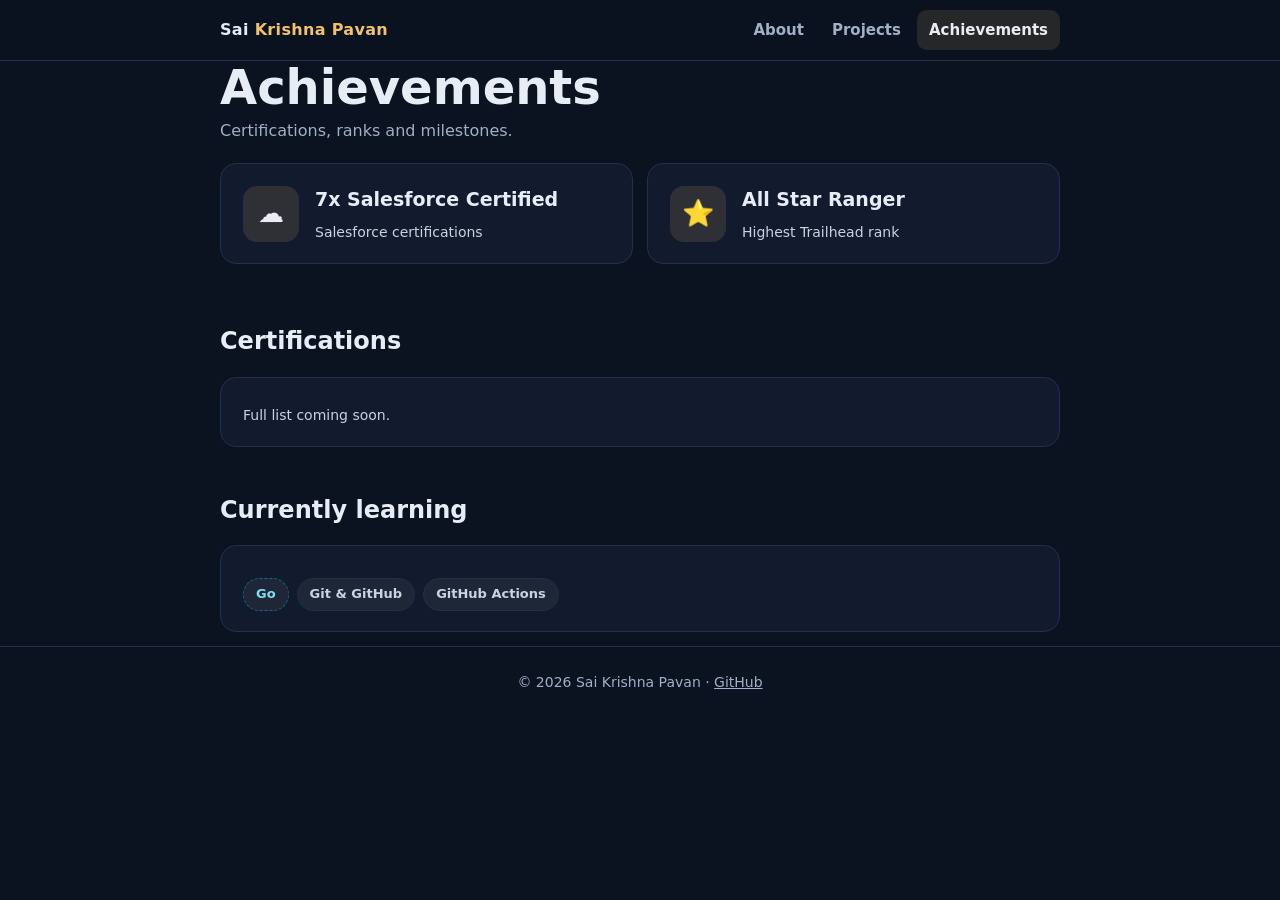
==== achievements.html @ fc2d6d30 "Add files via upload" ====
<!DOCTYPE html>
<html lang="en">
<head>
<meta charset="utf-8">
<meta name="viewport" content="width=device-width, initial-scale=1">
<title>Achievements · Sai Krishna Pavan</title>
<meta name="description" content="Achievements of Sai Krishna Pavan: 7x Salesforce Certified, All Star Ranger on Trailhead.">
<link rel="icon" href="data:image/svg+xml,%3Csvg xmlns='http://www.w3.org/2000/svg' viewBox='0 0 64 64'%3E%3Crect width='64' height='64' rx='16' fill='%23F2C26B'/%3E%3Ctext x='32' y='42' font-family='Arial' font-weight='700' font-size='26' text-anchor='middle' fill='%230B1220'%3ESP%3C/text%3E%3C/svg%3E">
<link rel="stylesheet" href="style.css">
</head>
<body>
<header><div class="wrap"><nav aria-label="Main">
  <a class="brand" href="index.html">Sai <span>Krishna Pavan</span></a>
  <div class="links">
    <a href="index.html">About</a>
    <a href="projects.html">Projects</a>
    <a href="achievements.html" aria-current="page">Achievements</a>
  </div>
</nav></div></header>

<main class="wrap">
  <h1>Achievements</h1>
  <p class="sub">Certifications, ranks and milestones.</p>

  <div class="grid">
    <div class="card badge">
      <span class="icon" aria-hidden="true">☁️</span>
      <div><h3>7x Salesforce Certified</h3><p class="meta">Salesforce certifications</p></div>
    </div>
    <div class="card badge">
      <span class="icon" aria-hidden="true">⭐</span>
      <div><h3>All Star Ranger</h3><p class="meta">Highest Trailhead rank</p></div>
    </div>
  </div>

  <h2>Certifications</h2>
  <div class="card">
    <p class="meta">Full list coming soon.</p>
    <!-- Replace the line above with your certifications, one per line, like this:
    <div class="chips">
      <span class="chip sf">Certification name · 2024</span>
      <span class="chip sf">Certification name · 2025</span>
    </div>
    -->
  </div>

  <h2>Currently learning</h2>
  <div class="card">
    <div class="chips"><span class="chip go learn">Go</span><span class="chip">Git &amp; GitHub</span><span class="chip">GitHub Actions</span></div>
  </div>
</main>

<footer><div class="wrap">
  © <span id="y"></span> Sai Krishna Pavan · <a href="https://github.com/saikrishnapavan19">GitHub</a>
</div></footer>
<script>document.getElementById('y').textContent=new Date().getFullYear();</script>
</body>
</html>
---- style.css ----
:root{--bg:#0B1220;--card:#121B2D;--line:#22304A;--text:#E8EDF5;--muted:#9FB0C8;--gold:#F2C26B;--sf:#00A1E0;--rt:#7C8CFF;--go:#00ADD8;--ok:#4ADE80}
*{box-sizing:border-box}
html{scroll-behavior:smooth}
body{margin:0;background:var(--bg);color:var(--text);font-family:system-ui,-apple-system,"Segoe UI",Roboto,sans-serif;line-height:1.6;-webkit-font-smoothing:antialiased}
a{color:var(--sf)}
a:hover{color:#5CCBF5}
.wrap{max-width:880px;margin:0 auto;padding:0 20px}
header{position:sticky;top:0;z-index:5;background:rgba(11,18,32,.9);backdrop-filter:blur(8px);-webkit-backdrop-filter:blur(8px);border-bottom:1px solid var(--line)}
nav{display:flex;align-items:center;justify-content:space-between;gap:12px;min-height:60px;flex-wrap:wrap}
.brand{font-weight:800;color:var(--text);text-decoration:none;letter-spacing:.02em}
.brand span{color:var(--gold)}
.links{display:flex;gap:4px;flex-wrap:wrap}
.links a{color:var(--muted);text-decoration:none;font-weight:600;font-size:15px;padding:8px 12px;border-radius:10px}
.links a:hover{color:var(--text);background:rgba(255,255,255,.05)}
.links a[aria-current="page"]{color:var(--text);background:rgba(242,194,107,.12)}
main{padding:48px 0 64px}
.hero{text-align:center;padding:24px 0 36px}
.avatar{width:96px;height:96px;margin:0 auto 18px;border-radius:50%;display:flex;align-items:center;justify-content:center;font-size:34px;font-weight:800;color:var(--bg);background:linear-gradient(135deg,var(--gold),#E8964A)}
h1{margin:0 0 12px;font-size:clamp(32px,6vw,48px);line-height:1.1}
.tag{display:inline-block;padding:5px 14px;border-radius:999px;background:rgba(242,194,107,.12);border:1px solid rgba(242,194,107,.45);color:var(--gold);font-size:13px;font-weight:700;letter-spacing:.05em}
.lead{max-width:640px;margin:18px auto 0;font-size:18px;color:#C9D3E2}
h2{margin:44px 0 16px;font-size:24px}
.sub{color:var(--muted);margin:-8px 0 20px}
.stats{display:grid;grid-template-columns:repeat(auto-fit,minmax(150px,1fr));gap:12px;margin-top:32px}
.stat{background:var(--card);border:1px solid var(--line);border-radius:16px;padding:18px}
.stat b{display:block;font-size:22px;line-height:1.2}
.stat span{color:var(--muted);font-size:14px}
.card{background:var(--card);border:1px solid var(--line);border-radius:16px;padding:20px 22px;margin-bottom:14px}
.card h3{margin:0 0 6px;font-size:19px}
.card p{margin:6px 0 0;color:#C9D3E2}
.meta{color:var(--muted);font-size:14px}
.chips{display:flex;flex-wrap:wrap;gap:8px;margin-top:12px}
.chip{font-size:13px;font-weight:600;padding:5px 12px;border-radius:999px;background:rgba(255,255,255,.05);border:1px solid var(--line);color:#C9D3E2}
.chip.sf{border-color:rgba(0,161,224,.5);color:#7FD3F2}
.chip.rt{border-color:rgba(124,140,255,.5);color:#B6BEFF}
.chip.go{border-color:rgba(0,173,216,.5);color:#7FDDF0}
.chip.learn{border-style:dashed}
.grid{display:grid;grid-template-columns:repeat(auto-fit,minmax(260px,1fr));gap:14px}
.accent{border-top:3px solid var(--c,var(--gold))}
.cta{display:flex;gap:12px;flex-wrap:wrap;justify-content:center;margin-top:28px}
.btn{display:inline-flex;align-items:center;min-height:46px;padding:0 20px;border-radius:12px;font-weight:700;text-decoration:none}
.btn.primary{background:var(--gold);color:var(--bg)}
.btn.primary:hover{color:var(--bg);filter:brightness(1.08)}
.btn.ghost{border:1px solid var(--line);color:var(--text)}
.btn.ghost:hover{color:var(--text);background:rgba(255,255,255,.05)}
.badge{display:flex;gap:16px;align-items:center}
.badge .icon{flex:0 0 56px;height:56px;border-radius:14px;display:flex;align-items:center;justify-content:center;font-size:26px;background:rgba(242,194,107,.12)}
footer{border-top:1px solid var(--line);padding:24px 0;color:var(--muted);font-size:14px;text-align:center}
footer a{color:var(--muted)}
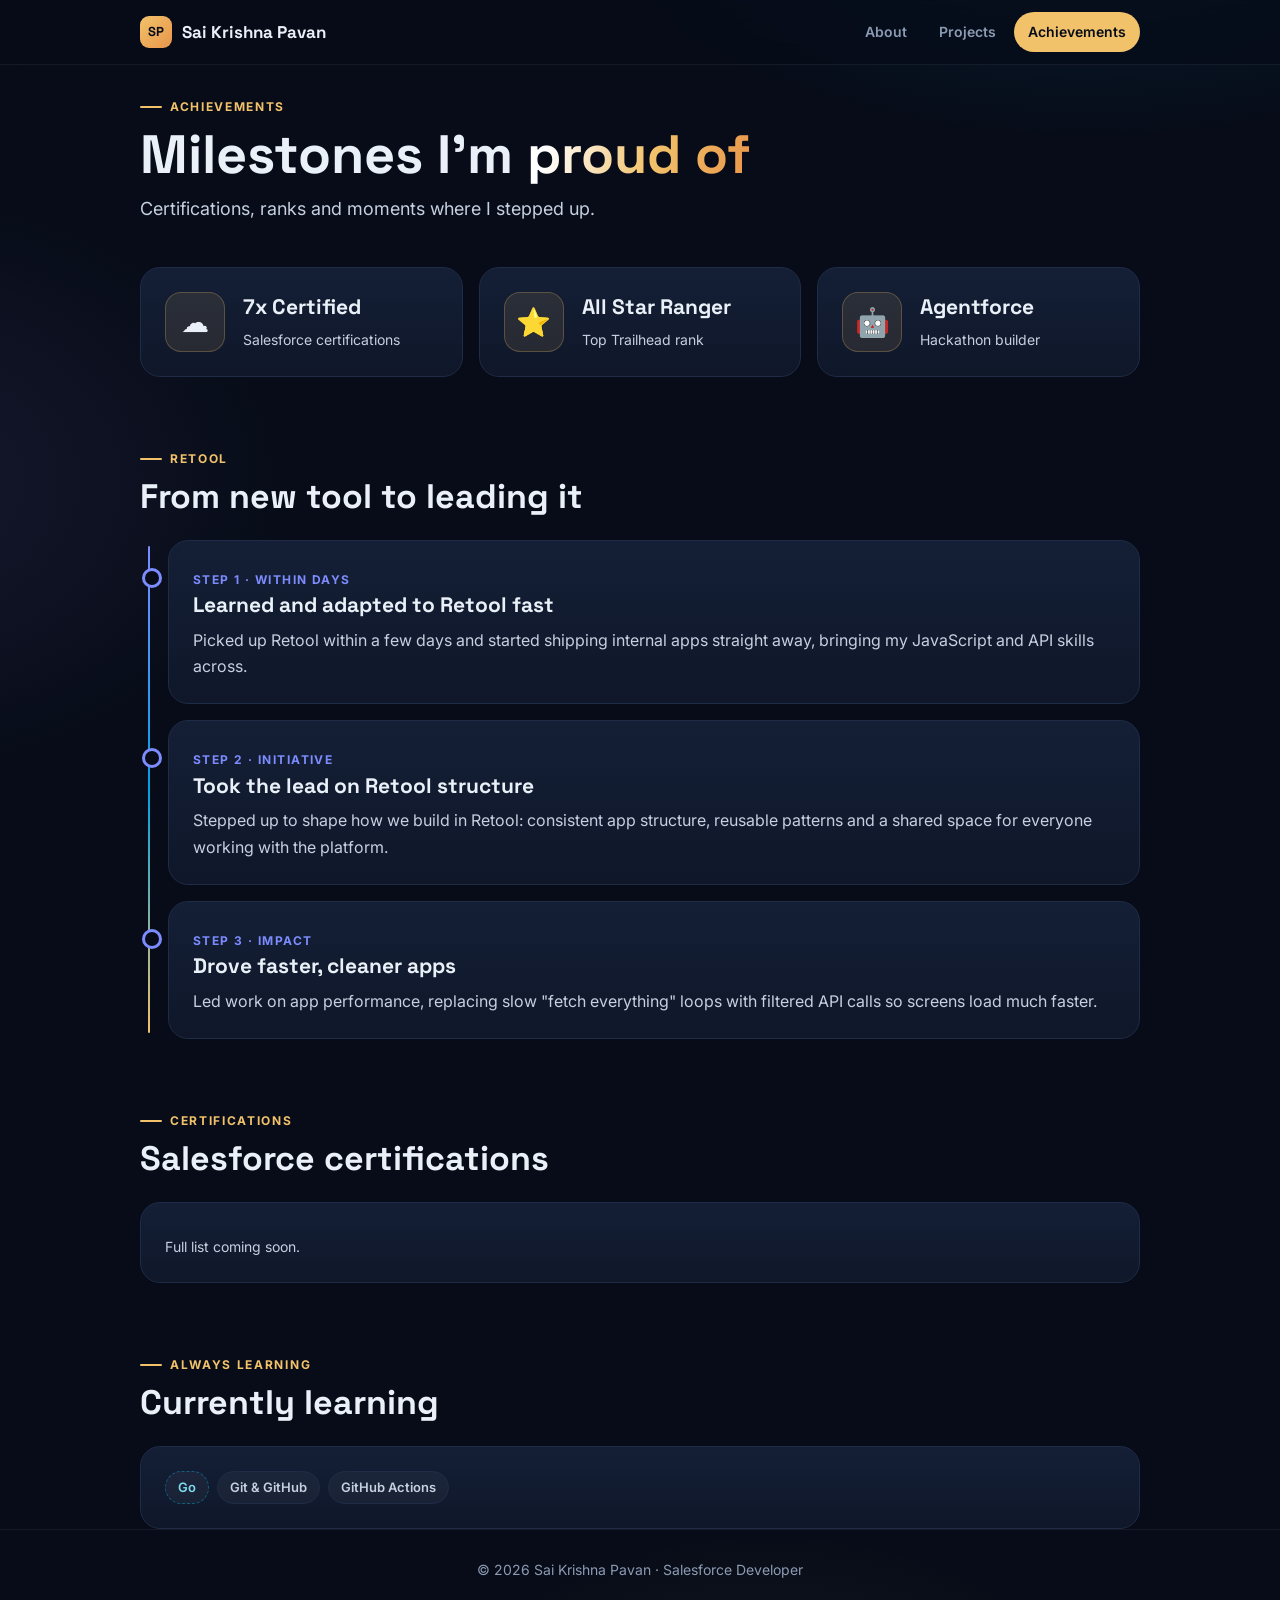
==== commit 64b714e6: "New design" ====
--- a/achievements.html
+++ b/achievements.html
@@ -4,13 +4,16 @@
 <meta charset="utf-8">
 <meta name="viewport" content="width=device-width, initial-scale=1">
 <title>Achievements · Sai Krishna Pavan</title>
-<meta name="description" content="Achievements of Sai Krishna Pavan: 7x Salesforce Certified, All Star Ranger on Trailhead.">
-<link rel="icon" href="data:image/svg+xml,%3Csvg xmlns='http://www.w3.org/2000/svg' viewBox='0 0 64 64'%3E%3Crect width='64' height='64' rx='16' fill='%23F2C26B'/%3E%3Ctext x='32' y='42' font-family='Arial' font-weight='700' font-size='26' text-anchor='middle' fill='%230B1220'%3ESP%3C/text%3E%3C/svg%3E">
+<meta name="description" content="Achievements of Sai Krishna Pavan: 7x Salesforce Certified, Trailhead All Star Ranger, learned Retool in days and led its structure.">
+<link rel="icon" href="data:image/svg+xml,%3Csvg xmlns='http://www.w3.org/2000/svg' viewBox='0 0 64 64'%3E%3Crect width='64' height='64' rx='16' fill='%23F2C26B'/%3E%3Ctext x='32' y='42' font-family='Arial' font-weight='700' font-size='26' text-anchor='middle' fill='%23070C18'%3ESP%3C/text%3E%3C/svg%3E">
+<link rel="preconnect" href="https://fonts.googleapis.com">
+<link rel="preconnect" href="https://fonts.gstatic.com" crossorigin>
+<link href="https://fonts.googleapis.com/css2?family=Inter:wght@400;600;700;800&family=Space+Grotesk:wght@500;700&display=swap" rel="stylesheet">
 <link rel="stylesheet" href="style.css">
 </head>
 <body>
 <header><div class="wrap"><nav aria-label="Main">
-  <a class="brand" href="index.html">Sai <span>Krishna Pavan</span></a>
+  <a class="brand" href="index.html"><i>SP</i>Sai Krishna Pavan</a>
   <div class="links">
     <a href="index.html">About</a>
     <a href="projects.html">Projects</a>
@@ -19,40 +22,85 @@
 </nav></div></header>
 
 <main class="wrap">
-  <h1>Achievements</h1>
-  <p class="sub">Certifications, ranks and milestones.</p>
+  <div class="page-head fade">
+    <span class="eyebrow">Achievements</span>
+    <h1>Milestones I'm <span class="grad">proud of</span></h1>
+    <p>Certifications, ranks and moments where I stepped up.</p>
+  </div>
 
-  <div class="grid">
+  <!-- BADGES -->
+  <div class="grid three fade d1" style="margin-top:36px">
     <div class="card badge">
       <span class="icon" aria-hidden="true">☁️</span>
-      <div><h3>7x Salesforce Certified</h3><p class="meta">Salesforce certifications</p></div>
+      <div><h3>7x Certified</h3><p class="meta">Salesforce certifications</p></div>
     </div>
     <div class="card badge">
       <span class="icon" aria-hidden="true">⭐</span>
-      <div><h3>All Star Ranger</h3><p class="meta">Highest Trailhead rank</p></div>
+      <div><h3>All Star Ranger</h3><p class="meta">Top Trailhead rank</p></div>
+    </div>
+    <div class="card badge">
+      <span class="icon" aria-hidden="true">🤖</span>
+      <div><h3>Agentforce</h3><p class="meta">Hackathon builder</p></div>
     </div>
   </div>
 
-  <h2>Certifications</h2>
-  <div class="card">
-    <p class="meta">Full list coming soon.</p>
-    <!-- Replace the line above with your certifications, one per line, like this:
-    <div class="chips">
-      <span class="chip sf">Certification name · 2024</span>
-      <span class="chip sf">Certification name · 2025</span>
+  <!-- RETOOL STORY -->
+  <section class="fade d2">
+    <span class="eyebrow">Retool</span>
+    <h2>From new tool to leading it</h2>
+    <ul class="timeline">
+      <li>
+        <div class="card">
+          <span class="when">Step 1 · Within days</span>
+          <h3>Learned and adapted to Retool fast</h3>
+          <p>Picked up Retool within a few days and started shipping internal apps straight away, bringing my JavaScript and API skills across.</p>
+        </div>
+      </li>
+      <li>
+        <div class="card">
+          <span class="when">Step 2 · Initiative</span>
+          <h3>Took the lead on Retool structure</h3>
+          <p>Stepped up to shape how we build in Retool: consistent app structure, reusable patterns and a shared space for everyone working with the platform.</p>
+        </div>
+      </li>
+      <li>
+        <div class="card">
+          <span class="when">Step 3 · Impact</span>
+          <h3>Drove faster, cleaner apps</h3>
+          <p>Led work on app performance, replacing slow "fetch everything" loops with filtered API calls so screens load much faster.</p>
+        </div>
+      </li>
+    </ul>
+  </section>
+
+  <!-- CERTIFICATIONS -->
+  <section class="fade d3">
+    <span class="eyebrow">Certifications</span>
+    <h2>Salesforce certifications</h2>
+    <div class="card">
+      <p class="meta">Full list coming soon.</p>
+      <!-- Replace the line above with your certifications, like this:
+      <div class="chips">
+        <span class="chip sf">Platform Developer I</span>
+        <span class="chip sf">Certification name</span>
+      </div>
+      -->
     </div>
-    -->
-  </div>
+  </section>
 
-  <h2>Currently learning</h2>
-  <div class="card">
-    <div class="chips"><span class="chip go learn">Go</span><span class="chip">Git &amp; GitHub</span><span class="chip">GitHub Actions</span></div>
-  </div>
+  <!-- LEARNING -->
+  <section>
+    <span class="eyebrow">Always learning</span>
+    <h2>Currently learning</h2>
+    <div class="card">
+      <div class="chips" style="margin-top:0"><span class="chip go">Go</span><span class="chip">Git &amp; GitHub</span><span class="chip">GitHub Actions</span></div>
+    </div>
+  </section>
 </main>
 
 <footer><div class="wrap">
-  © <span id="y"></span> Sai Krishna Pavan · <a href="https://github.com/saikrishnapavan19">GitHub</a>
+  © <span id="y"></span> Sai Krishna Pavan · Salesforce Developer
 </div></footer>
 <script>document.getElementById('y').textContent=new Date().getFullYear();</script>
 </body>
-</html>
+</html>
--- a/style.css
+++ b/style.css
@@ -1,49 +1,163 @@
-:root{--bg:#0B1220;--card:#121B2D;--line:#22304A;--text:#E8EDF5;--muted:#9FB0C8;--gold:#F2C26B;--sf:#00A1E0;--rt:#7C8CFF;--go:#00ADD8;--ok:#4ADE80}
+/* ===== Colours (change these to re-theme the whole site) ===== */
+:root{
+  --bg:#070C18;
+  --card:#0F1729;
+  --card2:#141F36;
+  --line:#1F2C47;
+  --text:#EAF0F8;
+  --soft:#C5D0E0;
+  --muted:#8C9BB4;
+  --gold:#F2C26B;
+  --sf:#00A1E0;
+  --ai:#A78BFA;
+  --rt:#7C8CFF;
+  --go:#00ADD8;
+  --ok:#4ADE80;
+}
+
+/* ===== Base ===== */
 *{box-sizing:border-box}
-html{scroll-behavior:smooth}
-body{margin:0;background:var(--bg);color:var(--text);font-family:system-ui,-apple-system,"Segoe UI",Roboto,sans-serif;line-height:1.6;-webkit-font-smoothing:antialiased}
+html{scroll-behavior:smooth;overflow-x:clip}
+body{
+  margin:0;min-height:100vh;color:var(--text);line-height:1.65;
+  font-family:"Inter",system-ui,-apple-system,"Segoe UI",Roboto,sans-serif;
+  -webkit-font-smoothing:antialiased;
+  background:
+    radial-gradient(900px 500px at 85% -10%,rgba(0,161,224,.16),transparent 60%),
+    radial-gradient(700px 500px at -10% 30%,rgba(167,139,250,.10),transparent 60%),
+    radial-gradient(600px 400px at 60% 110%,rgba(242,194,107,.08),transparent 60%),
+    var(--bg);
+}
 a{color:var(--sf)}
-a:hover{color:#5CCBF5}
-.wrap{max-width:880px;margin:0 auto;padding:0 20px}
-header{position:sticky;top:0;z-index:5;background:rgba(11,18,32,.9);backdrop-filter:blur(8px);-webkit-backdrop-filter:blur(8px);border-bottom:1px solid var(--line)}
-nav{display:flex;align-items:center;justify-content:space-between;gap:12px;min-height:60px;flex-wrap:wrap}
-.brand{font-weight:800;color:var(--text);text-decoration:none;letter-spacing:.02em}
-.brand span{color:var(--gold)}
+.wrap{max-width:1040px;margin:0 auto;padding:0 20px}
+h1,h2,h3,.brand{font-family:"Space Grotesk","Inter",system-ui,sans-serif}
+
+/* ===== Header ===== */
+header{position:sticky;top:0;z-index:10;background:rgba(7,12,24,.72);backdrop-filter:blur(12px);-webkit-backdrop-filter:blur(12px);border-bottom:1px solid rgba(255,255,255,.06)}
+nav{display:flex;align-items:center;justify-content:space-between;gap:12px;min-height:64px;flex-wrap:wrap}
+.brand{display:flex;align-items:center;gap:10px;font-weight:700;color:var(--text);text-decoration:none;font-size:17px}
+.brand i{width:32px;height:32px;border-radius:9px;display:grid;place-items:center;font-style:normal;font-size:13px;font-weight:800;color:var(--bg);background:linear-gradient(135deg,var(--gold),#E8964A)}
 .links{display:flex;gap:4px;flex-wrap:wrap}
-.links a{color:var(--muted);text-decoration:none;font-weight:600;font-size:15px;padding:8px 12px;border-radius:10px}
-.links a:hover{color:var(--text);background:rgba(255,255,255,.05)}
-.links a[aria-current="page"]{color:var(--text);background:rgba(242,194,107,.12)}
-main{padding:48px 0 64px}
-.hero{text-align:center;padding:24px 0 36px}
-.avatar{width:96px;height:96px;margin:0 auto 18px;border-radius:50%;display:flex;align-items:center;justify-content:center;font-size:34px;font-weight:800;color:var(--bg);background:linear-gradient(135deg,var(--gold),#E8964A)}
-h1{margin:0 0 12px;font-size:clamp(32px,6vw,48px);line-height:1.1}
-.tag{display:inline-block;padding:5px 14px;border-radius:999px;background:rgba(242,194,107,.12);border:1px solid rgba(242,194,107,.45);color:var(--gold);font-size:13px;font-weight:700;letter-spacing:.05em}
-.lead{max-width:640px;margin:18px auto 0;font-size:18px;color:#C9D3E2}
-h2{margin:44px 0 16px;font-size:24px}
-.sub{color:var(--muted);margin:-8px 0 20px}
-.stats{display:grid;grid-template-columns:repeat(auto-fit,minmax(150px,1fr));gap:12px;margin-top:32px}
-.stat{background:var(--card);border:1px solid var(--line);border-radius:16px;padding:18px}
-.stat b{display:block;font-size:22px;line-height:1.2}
+.links a{color:var(--muted);text-decoration:none;font-weight:600;font-size:14px;padding:8px 14px;border-radius:999px;transition:.2s}
+.links a:hover{color:var(--text);background:rgba(255,255,255,.06)}
+.links a[aria-current="page"]{color:var(--bg);background:var(--gold)}
+
+/* ===== Layout ===== */
+main{padding:40px 0 72px}
+section{margin-top:64px}
+.eyebrow{display:inline-flex;align-items:center;gap:8px;color:var(--gold);font-size:12px;font-weight:700;letter-spacing:.14em;text-transform:uppercase}
+.eyebrow::before{content:"";width:22px;height:2px;background:var(--gold);border-radius:2px}
+h2{margin:8px 0 22px;font-size:clamp(26px,4vw,34px);line-height:1.2}
+.page-head{padding:24px 0 8px}
+.page-head h1{margin:10px 0 10px;font-size:clamp(36px,6vw,54px);line-height:1.05}
+.page-head p{margin:0;max-width:620px;color:var(--soft);font-size:18px}
+
+/* ===== Hero (photo on the right) ===== */
+.hero{display:grid;gap:36px;align-items:center;padding-top:16px}
+.hero-photo{justify-self:center;order:-1}
+.status{display:inline-flex;align-items:center;gap:8px;padding:6px 14px;border-radius:999px;background:rgba(74,222,128,.08);border:1px solid rgba(74,222,128,.35);color:#9EF0BC;font-size:13px;font-weight:600}
+.status::before{content:"";width:8px;height:8px;border-radius:50%;background:var(--ok);box-shadow:0 0 0 0 rgba(74,222,128,.6);animation:pulse 2s infinite}
+.hero h1{margin:18px 0 8px;font-size:clamp(40px,7vw,64px);line-height:1.02;letter-spacing:-.02em}
+.grad{background:linear-gradient(100deg,#fff 10%,var(--gold) 55%,#E8964A);-webkit-background-clip:text;background-clip:text;color:transparent}
+.role{margin:0;font-size:18px;font-weight:600;color:var(--soft)}
+.role b{color:var(--sf);font-weight:700}
+.lead{margin:18px 0 0;max-width:560px;font-size:17px;color:var(--soft)}
+.hero-cta{display:flex;gap:12px;flex-wrap:wrap;margin-top:28px}
+
+.ring{position:relative;isolation:isolate;width:240px;height:240px;border-radius:50%;padding:5px}
+.ring::before{content:"";position:absolute;inset:0;z-index:-1;border-radius:50%;background:conic-gradient(from 0deg,var(--gold),var(--sf),var(--ai),var(--gold));animation:spin 10s linear infinite}
+.ring img{position:relative;display:block;width:100%;height:100%;border-radius:50%;object-fit:cover;border:5px solid var(--bg)}
+.ring::after{content:"";position:absolute;inset:-30px;z-index:-2;border-radius:50%;background:radial-gradient(circle,rgba(0,161,224,.35),transparent 65%);filter:blur(10px)}
+.float{position:absolute;padding:8px 12px;border-radius:12px;background:rgba(15,23,41,.92);border:1px solid var(--line);font-size:12px;font-weight:700;white-space:nowrap;box-shadow:0 10px 30px rgba(0,0,0,.4);animation:bob 4s ease-in-out infinite}
+.float.f1{top:14px;left:-34px;color:var(--gold)}
+.float.f2{bottom:22px;right:-38px;color:#C4B5FD;animation-delay:-2s}
+
+/* ===== Stats ===== */
+.stats{display:grid;grid-template-columns:repeat(2,1fr);gap:12px;margin-top:48px}
+.stat{padding:20px;border-radius:18px;background:linear-gradient(180deg,var(--card2),var(--card));border:1px solid var(--line)}
+.stat b{display:block;font-family:"Space Grotesk",sans-serif;font-size:26px;line-height:1.15}
 .stat span{color:var(--muted);font-size:14px}
-.card{background:var(--card);border:1px solid var(--line);border-radius:16px;padding:20px 22px;margin-bottom:14px}
-.card h3{margin:0 0 6px;font-size:19px}
-.card p{margin:6px 0 0;color:#C9D3E2}
+.stat:nth-child(1) b{color:var(--sf)}
+.stat:nth-child(2) b{color:var(--gold)}
+.stat:nth-child(3) b{color:var(--ai)}
+.stat:nth-child(4) b{color:var(--rt)}
+
+/* ===== Cards ===== */
+.card{position:relative;padding:24px;border-radius:20px;background:linear-gradient(180deg,var(--card2),var(--card));border:1px solid var(--line);transition:transform .25s,border-color .25s,box-shadow .25s}
+.card:hover{transform:translateY(-3px);border-color:rgba(242,194,107,.35);box-shadow:0 18px 40px rgba(0,0,0,.35)}
+.card h3{margin:0 0 6px;font-size:21px;line-height:1.3}
+.card p{margin:8px 0 0;color:var(--soft)}
 .meta{color:var(--muted);font-size:14px}
-.chips{display:flex;flex-wrap:wrap;gap:8px;margin-top:12px}
-.chip{font-size:13px;font-weight:600;padding:5px 12px;border-radius:999px;background:rgba(255,255,255,.05);border:1px solid var(--line);color:#C9D3E2}
-.chip.sf{border-color:rgba(0,161,224,.5);color:#7FD3F2}
-.chip.rt{border-color:rgba(124,140,255,.5);color:#B6BEFF}
-.chip.go{border-color:rgba(0,173,216,.5);color:#7FDDF0}
-.chip.learn{border-style:dashed}
-.grid{display:grid;grid-template-columns:repeat(auto-fit,minmax(260px,1fr));gap:14px}
-.accent{border-top:3px solid var(--c,var(--gold))}
-.cta{display:flex;gap:12px;flex-wrap:wrap;justify-content:center;margin-top:28px}
-.btn{display:inline-flex;align-items:center;min-height:46px;padding:0 20px;border-radius:12px;font-weight:700;text-decoration:none}
-.btn.primary{background:var(--gold);color:var(--bg)}
-.btn.primary:hover{color:var(--bg);filter:brightness(1.08)}
-.btn.ghost{border:1px solid var(--line);color:var(--text)}
-.btn.ghost:hover{color:var(--text);background:rgba(255,255,255,.05)}
-.badge{display:flex;gap:16px;align-items:center}
-.badge .icon{flex:0 0 56px;height:56px;border-radius:14px;display:flex;align-items:center;justify-content:center;font-size:26px;background:rgba(242,194,107,.12)}
-footer{border-top:1px solid var(--line);padding:24px 0;color:var(--muted);font-size:14px;text-align:center}
+.grid{display:grid;gap:16px}
+
+/* ===== Chips ===== */
+.chips{display:flex;flex-wrap:wrap;gap:8px;margin-top:16px}
+.chip{font-size:13px;font-weight:600;padding:5px 12px;border-radius:999px;background:rgba(255,255,255,.04);border:1px solid var(--line);color:var(--soft)}
+.chip.sf{border-color:rgba(0,161,224,.45);color:#7FD3F2;background:rgba(0,161,224,.07)}
+.chip.ai{border-color:rgba(167,139,250,.45);color:#C4B5FD;background:rgba(167,139,250,.07)}
+.chip.rt{border-color:rgba(124,140,255,.45);color:#B6BEFF;background:rgba(124,140,255,.07)}
+.chip.go{border-color:rgba(0,173,216,.45);color:#7FDDF0;border-style:dashed}
+
+/* ===== Skills ===== */
+.skill-group h3{display:flex;align-items:center;gap:10px;font-size:17px}
+.dot{width:10px;height:10px;border-radius:50%;background:var(--c,var(--gold));box-shadow:0 0 12px var(--c,var(--gold))}
+
+/* ===== Projects ===== */
+.project{border-top:3px solid var(--c,var(--gold));padding:28px}
+.project .num{position:absolute;top:18px;right:22px;font-family:"Space Grotesk",sans-serif;font-size:44px;font-weight:700;line-height:1;color:rgba(255,255,255,.06)}
+.project .type{display:inline-block;margin-bottom:10px;color:var(--c,var(--gold));font-size:12px;font-weight:700;letter-spacing:.12em;text-transform:uppercase}
+.points{list-style:none;margin:16px 0 0;padding:0;display:grid;gap:10px;align-content:start}
+.points li{position:relative;padding-left:26px;color:var(--soft)}
+.points li::before{content:"✓";position:absolute;left:0;top:0;width:18px;height:18px;margin-top:3px;border-radius:50%;display:grid;place-items:center;font-size:11px;font-weight:800;color:var(--bg);background:var(--c,var(--gold))}
+
+/* ===== Achievements ===== */
+.badge{display:flex;gap:18px;align-items:center}
+.badge .icon{flex:0 0 60px;height:60px;border-radius:16px;display:grid;place-items:center;font-size:28px;background:rgba(242,194,107,.1);border:1px solid rgba(242,194,107,.25)}
+.timeline{position:relative;margin:0;padding:0 0 0 28px;list-style:none}
+.timeline::before{content:"";position:absolute;left:8px;top:6px;bottom:6px;width:2px;background:linear-gradient(var(--rt),var(--sf),var(--gold));border-radius:2px}
+.timeline li{position:relative;margin-bottom:16px}
+.timeline li::before{content:"";position:absolute;left:-26px;top:28px;width:14px;height:14px;border-radius:50%;background:var(--bg);border:3px solid var(--rt)}
+.timeline .when{color:var(--rt);font-size:12px;font-weight:700;letter-spacing:.12em;text-transform:uppercase}
+
+/* ===== Buttons ===== */
+.btn{display:inline-flex;align-items:center;gap:8px;min-height:48px;padding:0 22px;border-radius:14px;font-weight:700;text-decoration:none;transition:.2s}
+.btn.primary{background:linear-gradient(135deg,var(--gold),#E8964A);color:var(--bg);box-shadow:0 10px 26px rgba(242,194,107,.25)}
+.btn.primary:hover{transform:translateY(-2px);box-shadow:0 14px 32px rgba(242,194,107,.35)}
+.btn.ghost{border:1px solid var(--line);color:var(--text);background:rgba(255,255,255,.03)}
+.btn.ghost:hover{background:rgba(255,255,255,.08)}
+.cta-band{margin-top:64px;padding:36px 28px;border-radius:24px;text-align:center;background:linear-gradient(135deg,rgba(0,161,224,.14),rgba(167,139,250,.12));border:1px solid var(--line)}
+.cta-band h2{margin:0 0 8px}
+.cta-band p{margin:0 auto;max-width:520px;color:var(--soft)}
+.cta-band .hero-cta{justify-content:center}
+
+/* ===== Footer ===== */
+footer{border-top:1px solid rgba(255,255,255,.06);padding:28px 0;color:var(--muted);font-size:14px;text-align:center}
 footer a{color:var(--muted)}
+
+/* ===== Animations ===== */
+.fade{opacity:0;transform:translateY(14px);animation:fadeUp .7s ease forwards}
+.d1{animation-delay:.1s}.d2{animation-delay:.2s}.d3{animation-delay:.3s}
+@keyframes fadeUp{to{opacity:1;transform:none}}
+@keyframes spin{to{transform:rotate(360deg)}}
+@keyframes bob{50%{transform:translateY(-8px)}}
+@keyframes pulse{70%{box-shadow:0 0 0 10px rgba(74,222,128,0)}100%{box-shadow:0 0 0 0 rgba(74,222,128,0)}}
+@media (prefers-reduced-motion:reduce){*{animation:none!important;transition:none!important}.fade{opacity:1;transform:none}}
+
+/* ===== Bigger screens ===== */
+@media (min-width:640px){
+  .stats{grid-template-columns:repeat(4,1fr)}
+  .grid.two{grid-template-columns:repeat(2,1fr)}
+  .grid.three{grid-template-columns:repeat(3,1fr)}
+}
+@media (min-width:860px){
+  .hero{grid-template-columns:1fr 300px;gap:56px;padding-top:40px}
+  .hero-photo{order:0;justify-self:end}
+  .ring{width:290px;height:290px}
+  .project-list .project{display:grid;grid-template-columns:1fr 1fr;gap:28px}
+  .project-list .project .chips{margin-top:20px}
+  .project-list .points{margin-top:44px}
+}
+@media (max-width:420px){
+  .float.f1{left:-10px}
+  .float.f2{right:-10px}
+}
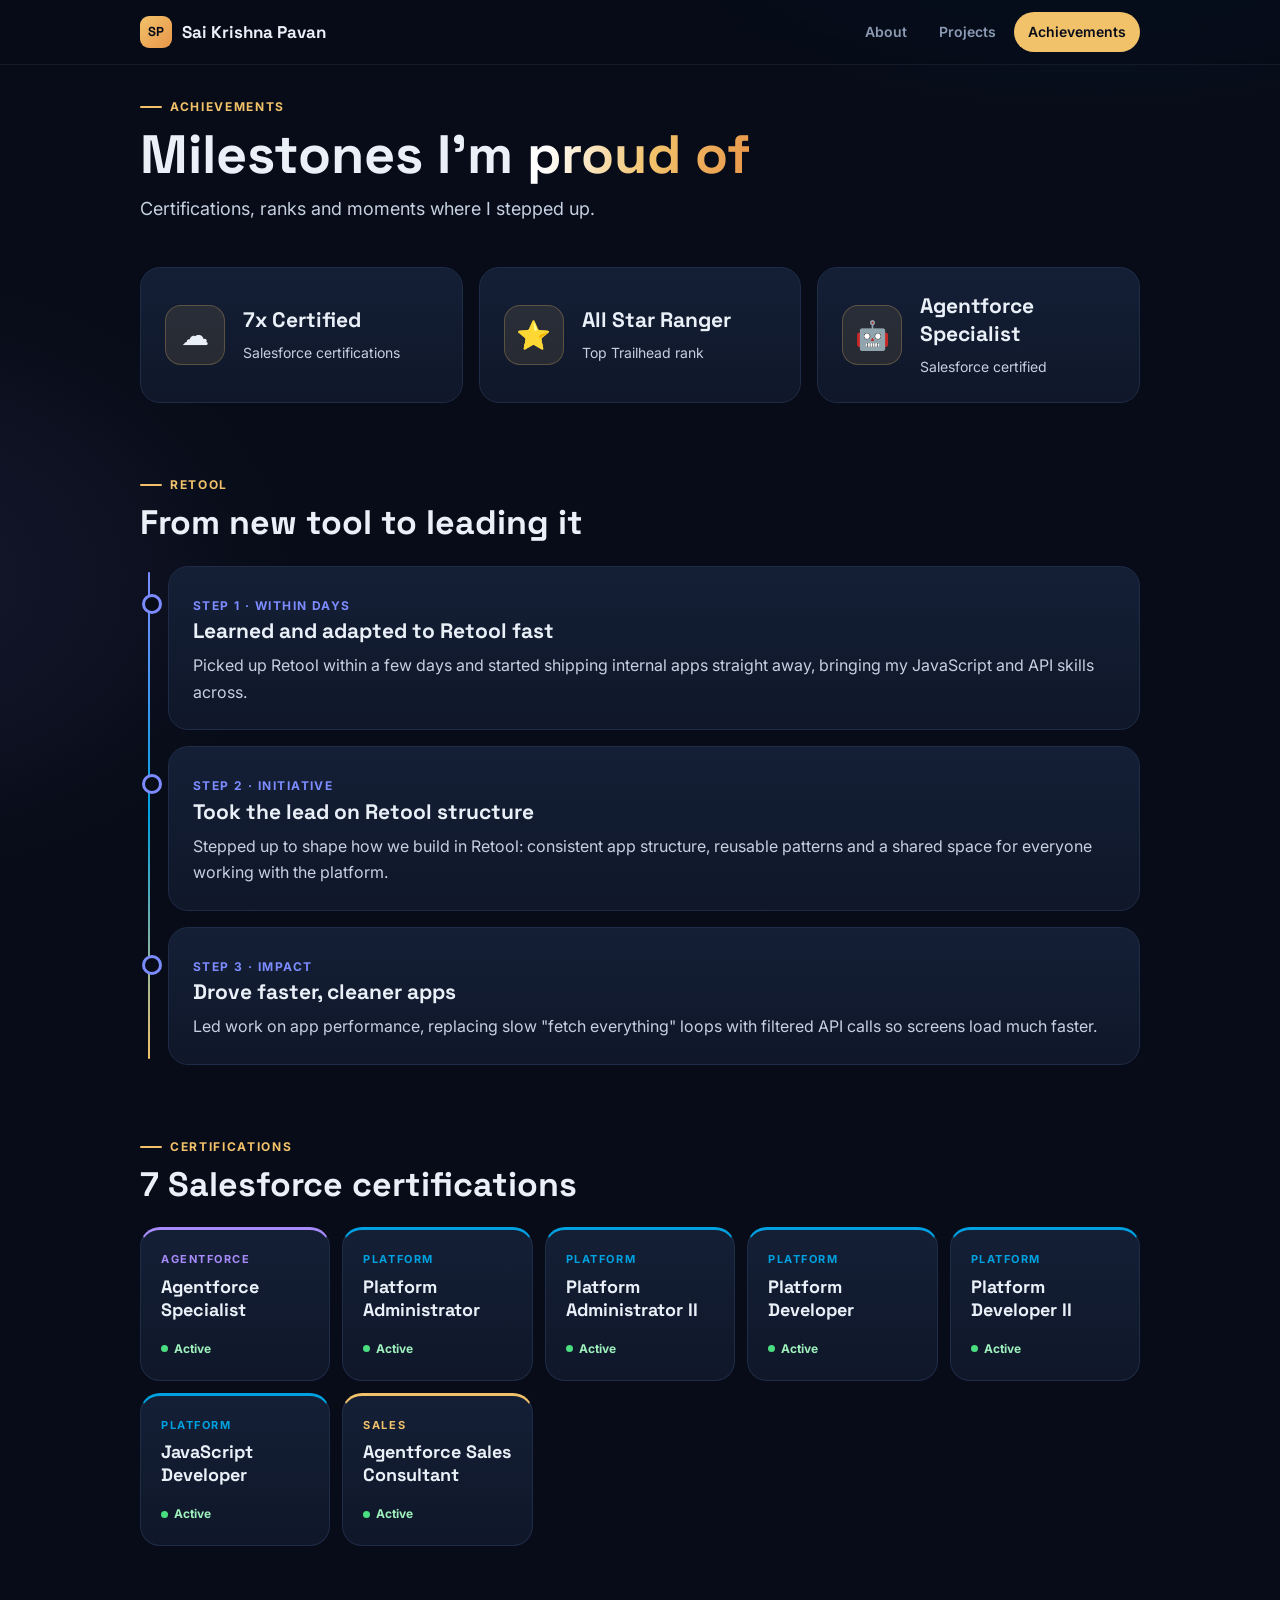
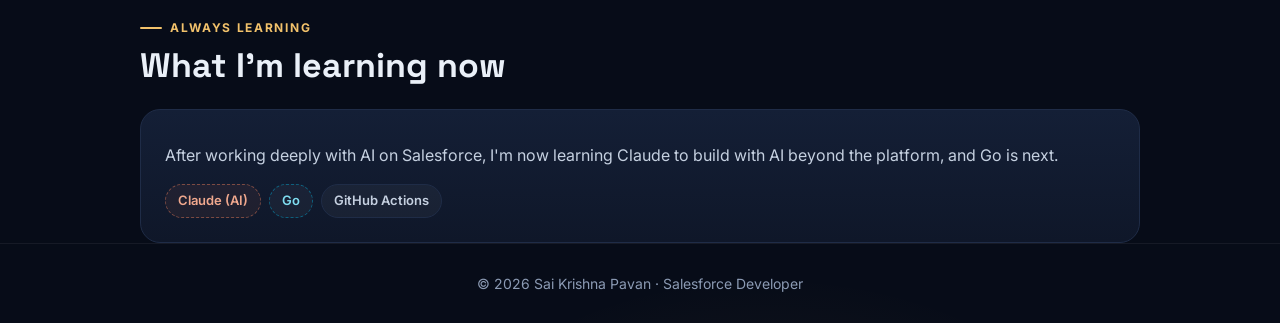
==== commit 61af97ce: "Skills, 7 certifications, Claude, stronger Agentforce project, clean URLs, faster pages" ====
--- a/achievements.html
+++ b/achievements.html
@@ -8,28 +8,29 @@
 <link rel="icon" href="data:image/svg+xml,%3Csvg xmlns='http://www.w3.org/2000/svg' viewBox='0 0 64 64'%3E%3Crect width='64' height='64' rx='16' fill='%23F2C26B'/%3E%3Ctext x='32' y='42' font-family='Arial' font-weight='700' font-size='26' text-anchor='middle' fill='%23070C18'%3ESP%3C/text%3E%3C/svg%3E">
 <link rel="preconnect" href="https://fonts.googleapis.com">
 <link rel="preconnect" href="https://fonts.gstatic.com" crossorigin>
-<link href="https://fonts.googleapis.com/css2?family=Inter:wght@400;600;700;800&family=Space+Grotesk:wght@500;700&display=swap" rel="stylesheet">
+<link href="https://fonts.googleapis.com/css2?family=Inter:wght@400;600;700;800&family=Space+Grotesk:wght@500;700&display=swap" rel="stylesheet" media="print" onload="this.media='all'">
+<noscript><link href="https://fonts.googleapis.com/css2?family=Inter:wght@400;600;700;800&family=Space+Grotesk:wght@500;700&display=swap" rel="stylesheet"></noscript>
 <link rel="stylesheet" href="style.css">
 </head>
 <body>
 <header><div class="wrap"><nav aria-label="Main">
-  <a class="brand" href="index.html"><i>SP</i>Sai Krishna Pavan</a>
+  <a class="brand" href="./"><i>SP</i>Sai Krishna Pavan</a>
   <div class="links">
-    <a href="index.html">About</a>
-    <a href="projects.html">Projects</a>
-    <a href="achievements.html" aria-current="page">Achievements</a>
+    <a href="./">About</a>
+    <a href="projects">Projects</a>
+    <a href="achievements" aria-current="page">Achievements</a>
   </div>
 </nav></div></header>
 
 <main class="wrap">
-  <div class="page-head fade">
+  <div class="page-head">
     <span class="eyebrow">Achievements</span>
     <h1>Milestones I'm <span class="grad">proud of</span></h1>
     <p>Certifications, ranks and moments where I stepped up.</p>
   </div>
 
   <!-- BADGES -->
-  <div class="grid three fade d1" style="margin-top:36px">
+  <div class="grid three" style="margin-top:36px">
     <div class="card badge">
       <span class="icon" aria-hidden="true">☁️</span>
       <div><h3>7x Certified</h3><p class="meta">Salesforce certifications</p></div>
@@ -40,12 +41,12 @@
     </div>
     <div class="card badge">
       <span class="icon" aria-hidden="true">🤖</span>
-      <div><h3>Agentforce</h3><p class="meta">Hackathon builder</p></div>
+      <div><h3>Agentforce Specialist</h3><p class="meta">Salesforce certified</p></div>
     </div>
   </div>
 
   <!-- RETOOL STORY -->
-  <section class="fade d2">
+  <section>
     <span class="eyebrow">Retool</span>
     <h2>From new tool to leading it</h2>
     <ul class="timeline">
@@ -74,26 +75,27 @@
   </section>
 
   <!-- CERTIFICATIONS -->
-  <section class="fade d3">
+  <section>
     <span class="eyebrow">Certifications</span>
-    <h2>Salesforce certifications</h2>
-    <div class="card">
-      <p class="meta">Full list coming soon.</p>
-      <!-- Replace the line above with your certifications, like this:
-      <div class="chips">
-        <span class="chip sf">Platform Developer I</span>
-        <span class="chip sf">Certification name</span>
-      </div>
-      -->
+    <h2>7 Salesforce certifications</h2>
+    <div class="grid certs">
+      <div class="card cert" style="--c:var(--ai)"><span class="cat">Agentforce</span><h3>Agentforce Specialist</h3><span class="ok-tag">Active</span></div>
+      <div class="card cert" style="--c:var(--sf)"><span class="cat">Platform</span><h3>Platform Administrator</h3><span class="ok-tag">Active</span></div>
+      <div class="card cert" style="--c:var(--sf)"><span class="cat">Platform</span><h3>Platform Administrator II</h3><span class="ok-tag">Active</span></div>
+      <div class="card cert" style="--c:var(--sf)"><span class="cat">Platform</span><h3>Platform Developer</h3><span class="ok-tag">Active</span></div>
+      <div class="card cert" style="--c:var(--sf)"><span class="cat">Platform</span><h3>Platform Developer II</h3><span class="ok-tag">Active</span></div>
+      <div class="card cert" style="--c:var(--sf)"><span class="cat">Platform</span><h3>JavaScript Developer</h3><span class="ok-tag">Active</span></div>
+      <div class="card cert" style="--c:var(--gold)"><span class="cat">Sales</span><h3>Agentforce Sales Consultant</h3><span class="ok-tag">Active</span></div>
     </div>
   </section>
 
   <!-- LEARNING -->
   <section>
     <span class="eyebrow">Always learning</span>
-    <h2>Currently learning</h2>
+    <h2>What I'm learning now</h2>
     <div class="card">
-      <div class="chips" style="margin-top:0"><span class="chip go">Go</span><span class="chip">Git &amp; GitHub</span><span class="chip">GitHub Actions</span></div>
+      <p>After working deeply with AI on Salesforce, I'm now learning Claude to build with AI beyond the platform, and Go is next.</p>
+      <div class="chips"><span class="chip cl">Claude (AI)</span><span class="chip go">Go</span><span class="chip">GitHub Actions</span></div>
     </div>
   </section>
 </main>
--- a/style.css
+++ b/style.css
@@ -13,6 +13,7 @@
   --rt:#7C8CFF;
   --go:#00ADD8;
   --ok:#4ADE80;
+  --cl:#D97757;
 }
 
 /* ===== Base ===== */
@@ -97,6 +98,8 @@
 .chip.ai{border-color:rgba(167,139,250,.45);color:#C4B5FD;background:rgba(167,139,250,.07)}
 .chip.rt{border-color:rgba(124,140,255,.45);color:#B6BEFF;background:rgba(124,140,255,.07)}
 .chip.go{border-color:rgba(0,173,216,.45);color:#7FDDF0;border-style:dashed}
+.chip.ok{border-color:rgba(74,222,128,.45);color:#9EF0BC;background:rgba(74,222,128,.07)}
+.chip.cl{border-color:rgba(217,119,87,.5);color:#F0A88E;background:rgba(217,119,87,.08);border-style:dashed}
 
 /* ===== Skills ===== */
 .skill-group h3{display:flex;align-items:center;gap:10px;font-size:17px}
@@ -119,6 +122,14 @@
 .timeline li::before{content:"";position:absolute;left:-26px;top:28px;width:14px;height:14px;border-radius:50%;background:var(--bg);border:3px solid var(--rt)}
 .timeline .when{color:var(--rt);font-size:12px;font-weight:700;letter-spacing:.12em;text-transform:uppercase}
 
+/* ===== Certification cards ===== */
+.grid.certs{grid-template-columns:repeat(auto-fit,minmax(160px,1fr));gap:12px}
+.cert{border-top:3px solid var(--c,var(--sf));padding:20px}
+.cert .cat{display:block;color:var(--c,var(--sf));font-size:11px;font-weight:700;letter-spacing:.14em;text-transform:uppercase}
+.cert h3{margin:6px 0 12px;font-size:18px}
+.ok-tag{display:inline-flex;align-items:center;gap:6px;font-size:12px;font-weight:700;color:#9EF0BC}
+.ok-tag::before{content:"";width:7px;height:7px;border-radius:50%;background:var(--ok)}
+
 /* ===== Buttons ===== */
 .btn{display:inline-flex;align-items:center;gap:8px;min-height:48px;padding:0 22px;border-radius:14px;font-weight:700;text-decoration:none;transition:.2s}
 .btn.primary{background:linear-gradient(135deg,var(--gold),#E8964A);color:var(--bg);box-shadow:0 10px 26px rgba(242,194,107,.25)}
@@ -134,7 +145,7 @@
 footer{border-top:1px solid rgba(255,255,255,.06);padding:28px 0;color:var(--muted);font-size:14px;text-align:center}
 footer a{color:var(--muted)}
 
-/* ===== Animations ===== */
+/* ===== Animations (only used on the About page hero) ===== */
 .fade{opacity:0;transform:translateY(14px);animation:fadeUp .7s ease forwards}
 .d1{animation-delay:.1s}.d2{animation-delay:.2s}.d3{animation-delay:.3s}
 @keyframes fadeUp{to{opacity:1;transform:none}}
